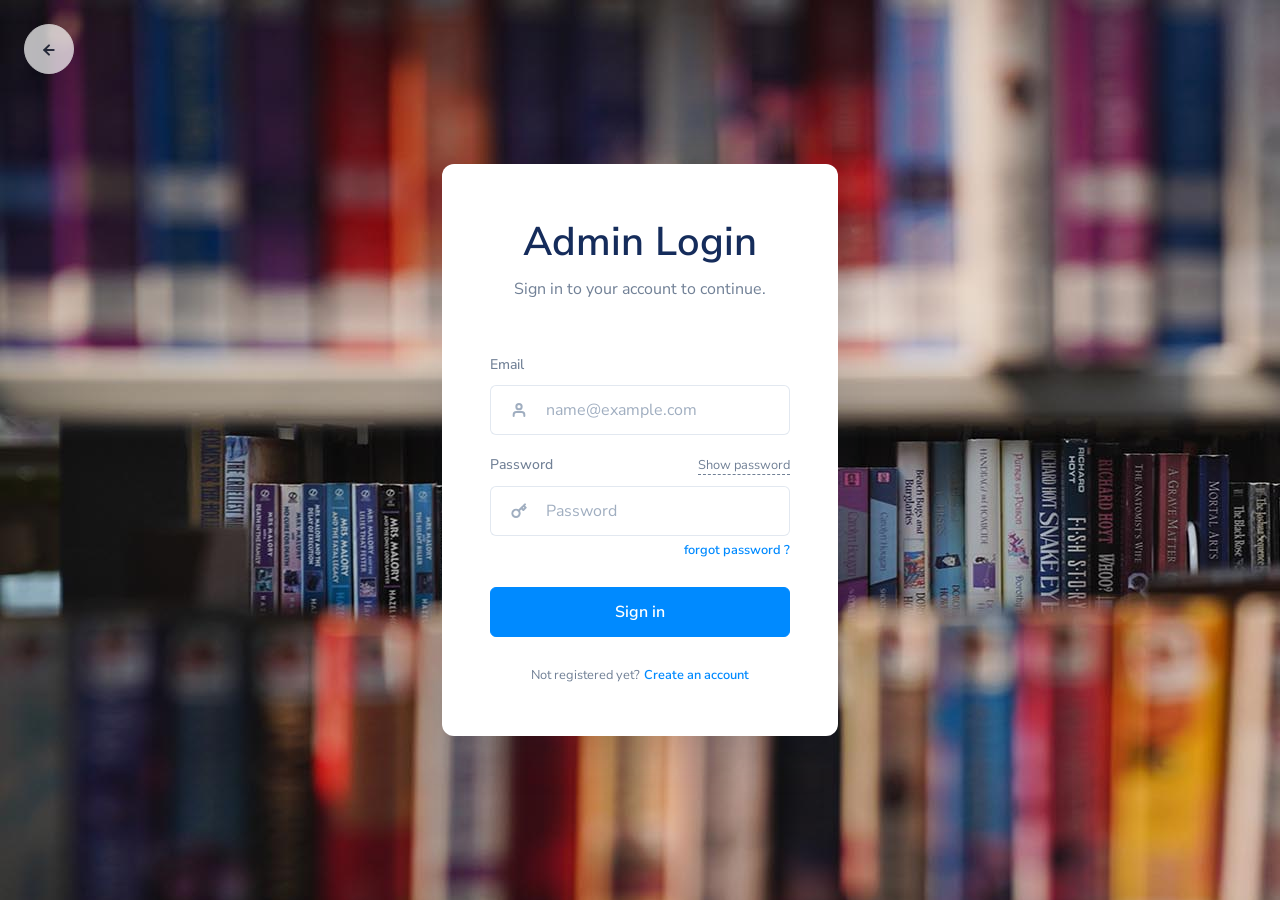
==== pages/a_login.html @ 42e0a44e "upload" ====
<!DOCTYPE html>
<html lang=en>
<meta http-equiv="content-type" content="text/html;charset=utf-8" />

<head>
    <meta charset=utf-8>
    <meta name=viewport content="width=device-width,initial-scale=1,shrink-to-fit=no">
    <title>Libs - library management system</title>
    <link rel=stylesheet href=../../assets/libs/%40fortawesome/fontawesome-free/css/all.min.css> <link rel=stylesheet
        href="/assets/css/style.css" id=stylesheet>
</head>
<body>
    <a href="/pages/index.html"
        class="btn btn-white btn-icon-only rounded-circle position-absolute zindex-101 opacity-7 left-4 top-4 d-none d-lg-inline-flex"
        data-toggle=tooltip data-placement=right title="Go back"><span class=btn-inner--icon><i
                data-feather=arrow-left></i></span></a>
    <section class="section-half-rounded bg-cover bg-size--cover py-4 py-sm-0"
        style="background-image:url('/assets/img/backgrounds/p4.jpg')"> <div
        class="container-fluid d-flex flex-column">
        <div class="row align-items-center min-vh-100">
            <div class="col-md-6 col-lg-5 col-xl-4 mx-auto">
                <div class="card shadow-lg border-0 mb-0">
                    <div class="card-body py-5 px-sm-5">
                        <div class="mb-5 text-center">
                            <p class="h1 mb-1">Admin Login</p>
                            <p class="text-muted mb-0">Sign in to your account to continue.</p>
                        </div><span class=clearfix></span>
                        <form>
                            <div class=form-group><label class=form-control-label>Email</label>
                                <div class="input-group input-group-merge">
                                    <input type=mail class="form-control form-control-prepend" id=input-email
                                        placeholder=name@example.com>
                                    <div class=input-group-prepend>
                                        <span class=input-group-text>
                                            <i data-feather=user></i></span></div>
                                </div>
                            </div>
                            <div class="form-group mb-0">
                                <div class="d-flex align-items-center justify-content-between">
                                    <div>
                                        <label class=form-control-label>Password</label>
                                    </div>
                                    <div class=mb-2>
                                        <a href=# class="small text-muted text-underline--dashed border-primary"
                                            data-toggle=password-text data-target=#input-password>Show password
                                        </a>
                                    </div>
                                </div>
                                <div class="input-group input-group-merge"><input type=password
                                        class="form-control form-control-prepend" id=input-password
                                        placeholder=Password>
                                    <div class=input-group-prepend><span class=input-group-text><i
                                                data-feather=key></i></span></div>
                                </div>
                                <div class="text-right">
                                    <a href="/pages/recover.html" class="small font-weight-bold">forgot password ?</a>
                                </div>
                            </div>
                            <div class=mt-4><button type=button class="btn btn-block btn-primary">Sign in</button>
                            </div>
                        </form>
                        <div class="mt-4 text-center"><small>Not registered yet?</small> <a href="/pages/a_register.html"
                                class="small font-weight-bold">Create an account</a>
                        </div>
                    </div>
                </div>
            </div>
        </div>
    </section>
    <script src=../../assets/libs/jquery/dist/jquery.min.js> </script> 
    <script src=../../assets/libs/feather-icons/dist/feather.min.js> </script>
    <script src="/assets/js/main.js"> </script>
    <script>
        feather.replace({
            width: "1em",
            height: "1em"
        })
    </script>

</body>

</html>
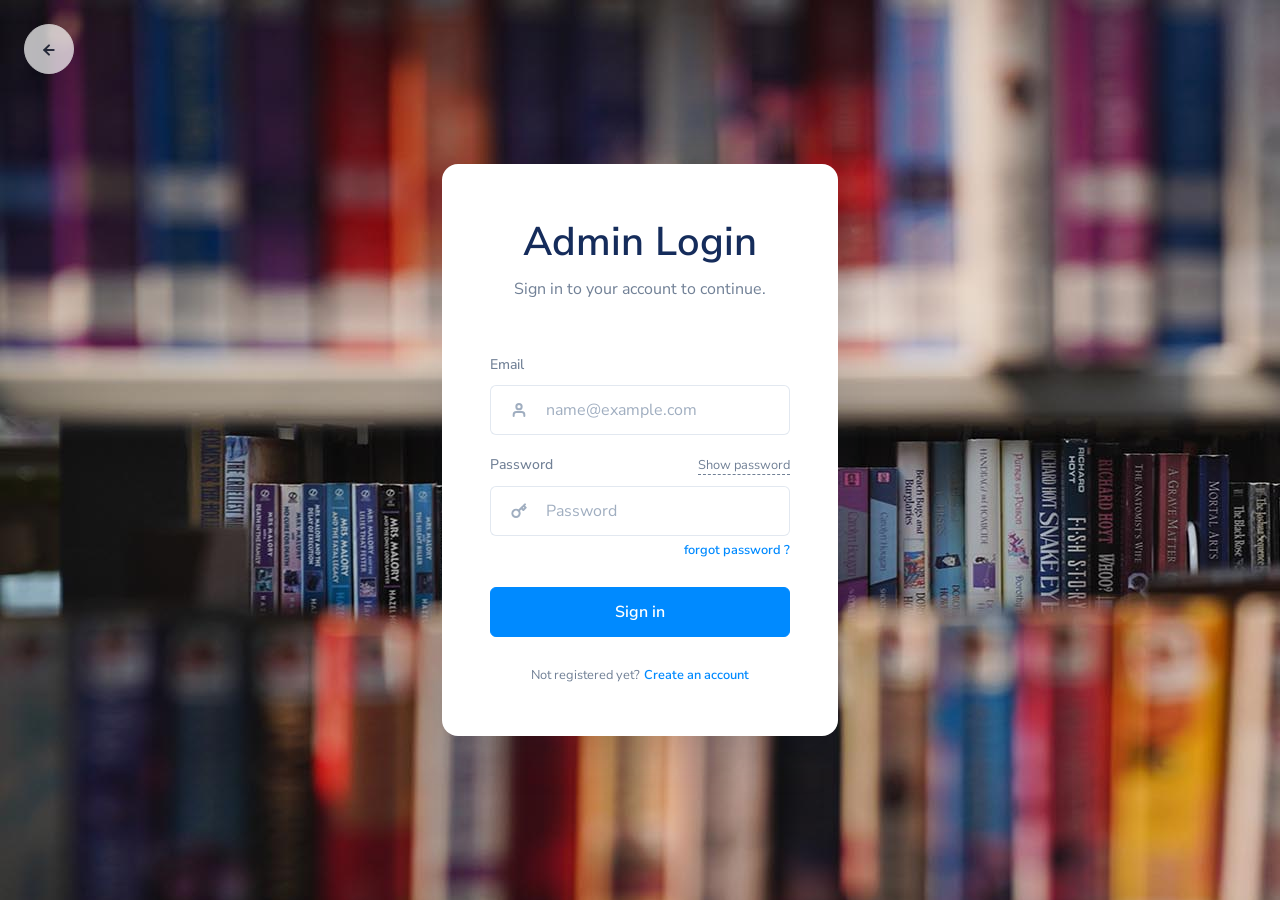
==== commit 8010956d: "beta" ====
--- a/pages/a_login.html
+++ b/pages/a_login.html
@@ -28,7 +28,7 @@
                         <form>
                             <div class=form-group><label class=form-control-label>Email</label>
                                 <div class="input-group input-group-merge">
-                                    <input type=mail class="form-control form-control-prepend" id=input-email
+                                    <input type=email class="form-control form-control-prepend" id=input-email
                                         placeholder=name@example.com>
                                     <div class=input-group-prepend>
                                         <span class=input-group-text>
@@ -56,7 +56,7 @@
                                     <a href="/pages/recover.html" class="small font-weight-bold">forgot password ?</a>
                                 </div>
                             </div>
-                            <div class=mt-4><button type=button class="btn btn-block btn-primary">Sign in</button>
+                            <div class=mt-4><button type=submit class="btn btn-block btn-primary">Sign in</button>
                             </div>
                         </form>
                         <div class="mt-4 text-center"><small>Not registered yet?</small> <a href="/pages/a_register.html"
--- a/assets/css/style.css
+++ b/assets/css/style.css
@@ -59,7 +59,15 @@
 section {
     display: block
 }
-
+thead > tr > th{
+    font-size: larger !important;
+}
+tbody > tr > td,tbody > tr > th{
+    font-size: large !important;
+}
+thead > tr > th{
+    color:#EFF2F7 !important;
+}
 body {
     margin: 0;
     font-family: "Nunito Sans", sans-serif;
@@ -94,6 +102,9 @@
 p {
     margin-top: 0;
     margin-bottom: 1rem
+}
+.batt{
+    margin:0 40% 0;
 }
 
 abbr[data-original-title],
@@ -4697,7 +4708,9 @@
     pointer-events: none;
     cursor: default
 }
-
+.navi-tabs{
+    border-bottom: 0px !important;
+}
 .nav-tabs {
     border-bottom: 1px solid #e2e8f0
 }
@@ -5216,7 +5229,7 @@
     background-color: #fff;
     background-clip: border-box;
     border: 1px solid #eff2f7;
-    border-radius: .75rem
+    border-radius: 1rem
 }
 
 .card>hr {
